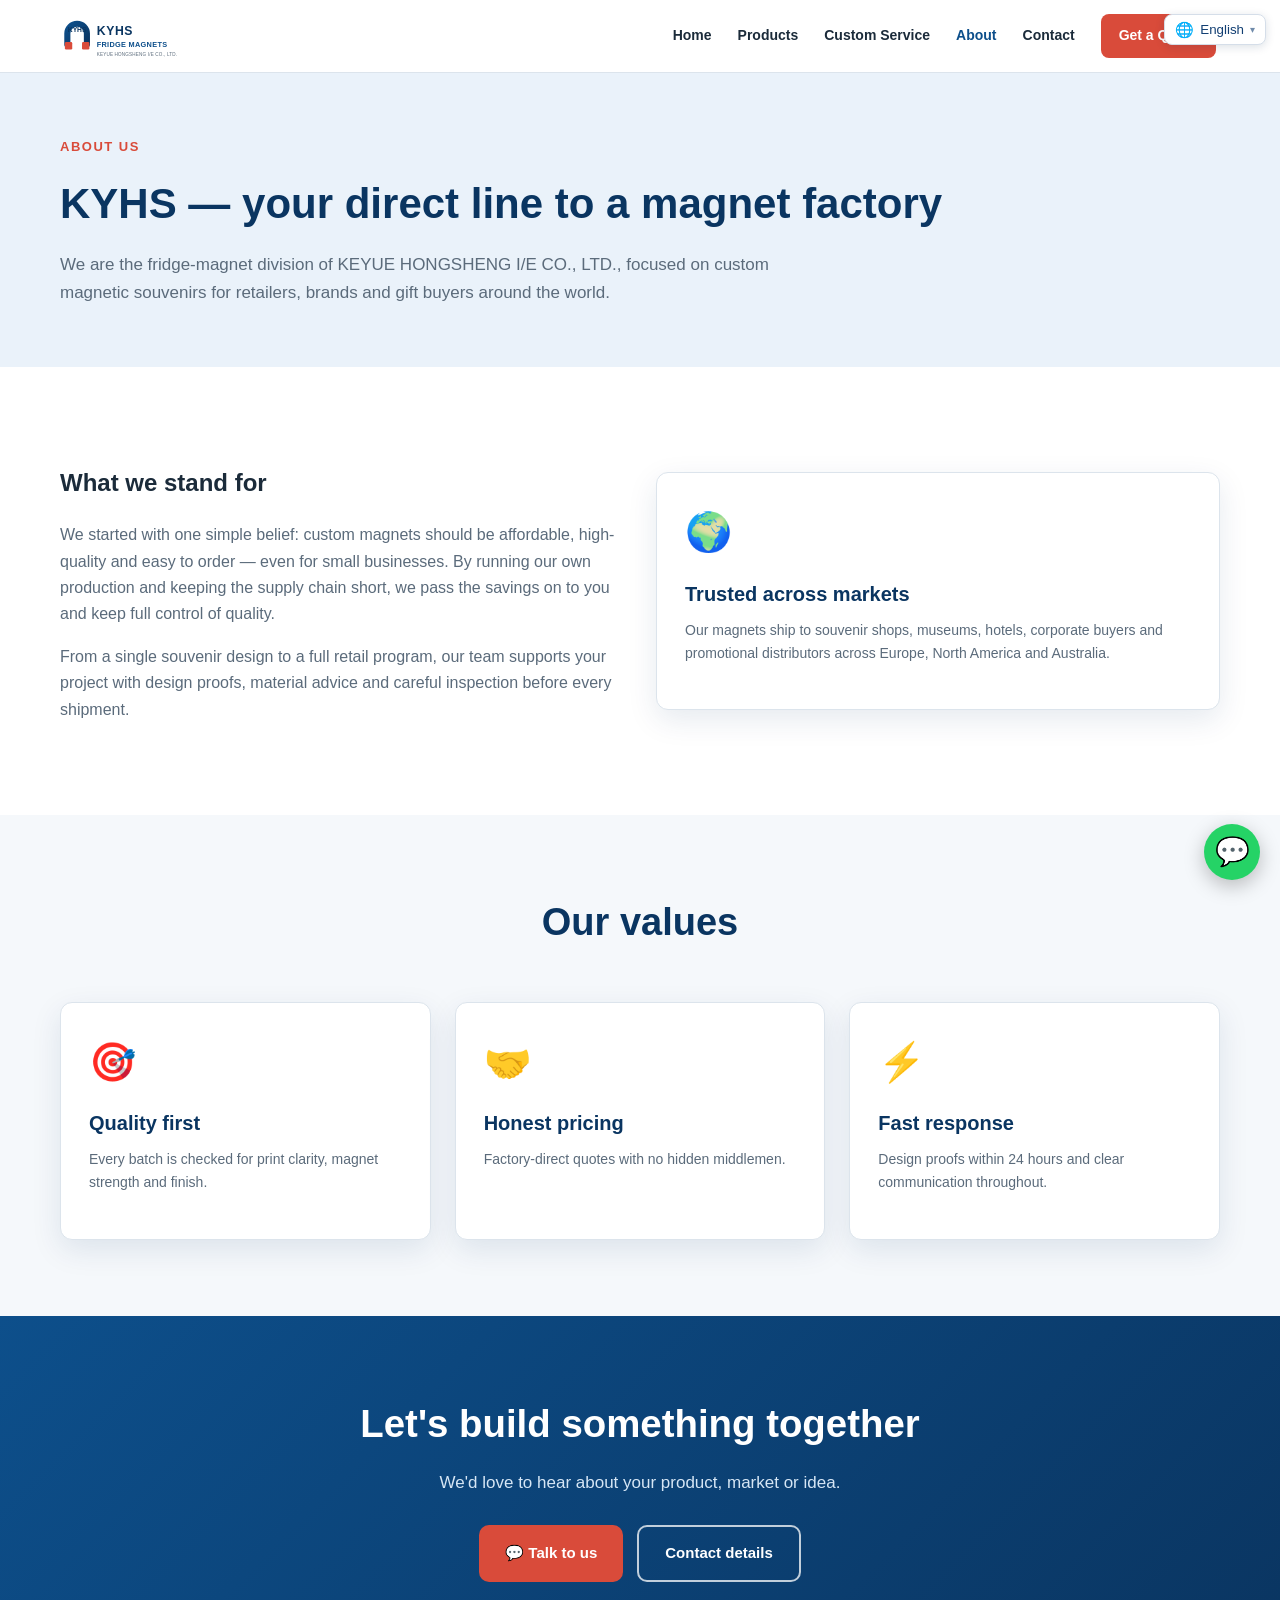
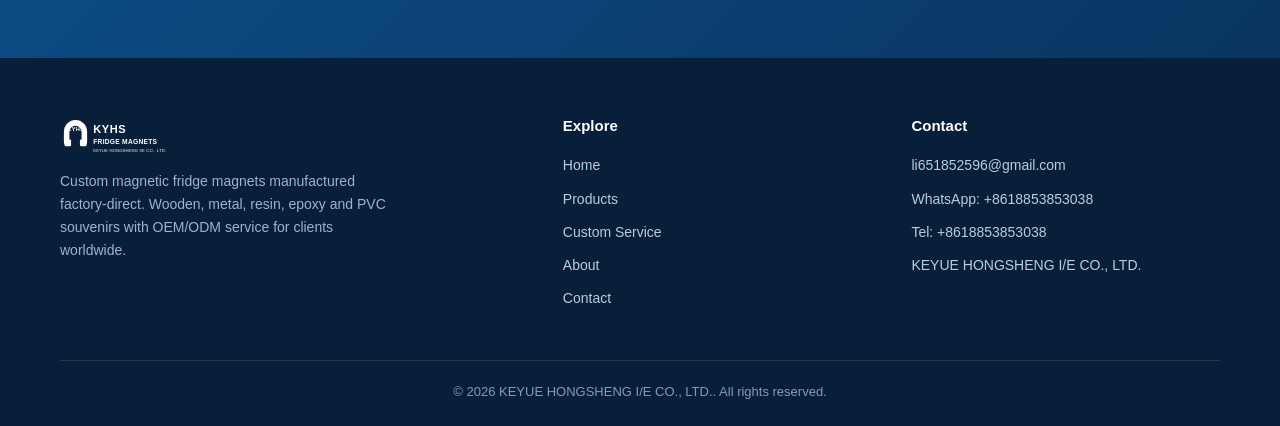
==== about/index.html @ 86550426 "Deploy KYHS fridge magnets site (Astro, 6 pages)" ====
<!DOCTYPE html><html lang="en"> <head><meta charset="UTF-8"><meta name="viewport" content="width=device-width, initial-scale=1"><title>About KYHS Fridge Magnets | Factory-Direct Souvenir Manufacturer</title><meta name="description" content="Learn about KYHS — a China-based manufacturer of custom magnetic fridge magnets, supplying wooden, metal, resin, epoxy and PVC souvenirs to clients worldwide."><meta name="keywords" content="custom fridge magnets, magnetic fridge magnets, wooden fridge magnets, metal fridge magnets, resin fridge magnets, souvenir magnets, promotional magnets, OEM ODM magnets, fridge magnet manufacturer China, KYHS"><link rel="canonical" href="https://magnets.kyhsexport.com/about/"><link rel="icon" type="image/svg+xml" href="/favicon.svg"><meta property="og:type" content="website"><meta property="og:title" content="About KYHS Fridge Magnets | Factory-Direct Souvenir Manufacturer"><meta property="og:description" content="Learn about KYHS — a China-based manufacturer of custom magnetic fridge magnets, supplying wooden, metal, resin, epoxy and PVC souvenirs to clients worldwide."><meta property="og:url" content="https://magnets.kyhsexport.com/about/"><meta property="og:image" content="https://magnets.kyhsexport.com/og-image.svg"><meta property="og:site_name" content="KYHS Fridge Magnets"><meta property="og:locale" content="en_US"><meta name="twitter:card" content="summary_large_image"><meta name="twitter:title" content="About KYHS Fridge Magnets | Factory-Direct Souvenir Manufacturer"><meta name="twitter:description" content="Learn about KYHS — a China-based manufacturer of custom magnetic fridge magnets, supplying wooden, metal, resin, epoxy and PVC souvenirs to clients worldwide."><meta name="twitter:image" content="https://magnets.kyhsexport.com/og-image.svg"><script type="application/ld+json">{"@context":"https://schema.org","@graph":[{"@type":"Organization","name":"KEYUE HONGSHENG I/E CO., LTD.","url":"https://magnets.kyhsexport.com","email":"li651852596@gmail.com","telephone":"+8618853853038"},{"@type":"WebSite","name":"KYHS Fridge Magnets","url":"https://magnets.kyhsexport.com","description":"Learn about KYHS — a China-based manufacturer of custom magnetic fridge magnets, supplying wooden, metal, resin, epoxy and PVC souvenirs to clients worldwide.","inLanguage":"en"}]}</script><link rel="stylesheet" href="/_astro/about.CHVojKd4.css"></head> <body> <header class="site-header"> <div class="container nav-inner"> <a href="/" class="logo" aria-label="KYHS Fridge Magnets home"> <img src="/logo.svg" alt="KYHS Fridge Magnets"> </a> <nav class="nav-links" id="navLinks"> <a href="/" class>Home</a><a href="/products/" class>Products</a><a href="/custom/" class>Custom Service</a><a href="/about/" class="active">About</a><a href="/contact/" class>Contact</a> <a href="https://wa.me/18853853038" class="nav-cta" target="_blank" rel="noopener">Get a Quote</a> </nav> <button class="menu-toggle" id="menuToggle" aria-label="Menu">☰</button> </div> </header> <main>  <section class="page-hero"> <div class="container"> <span class="eyebrow">About us</span> <h1>KYHS — your direct line to a magnet factory</h1> <p>We are the fridge-magnet division of KEYUE HONGSHENG I/E CO., LTD., focused on custom magnetic souvenirs for retailers, brands and gift buyers around the world.</p> </div> </section> <section> <div class="container grid-2"> <div> <h2>What we stand for</h2> <p style="color:var(--muted)">
We started with one simple belief: custom magnets should be affordable, high-quality and easy to order —
          even for small businesses. By running our own production and keeping the supply chain short,
          we pass the savings on to you and keep full control of quality.
</p> <p style="color:var(--muted)">
From a single souvenir design to a full retail program, our team supports your project with design proofs,
          material advice and careful inspection before every shipment.
</p> </div> <div class="card"> <div class="icon">🌍</div> <h3>Trusted across markets</h3> <p>Our magnets ship to souvenir shops, museums, hotels, corporate buyers and promotional distributors across Europe, North America and Australia.</p> </div> </div> </section> <section class="section-soft"> <div class="container"> <div class="section-head"><h2>Our values</h2></div> <div class="grid-3"> <div class="card"><div class="icon">🎯</div><h3>Quality first</h3><p>Every batch is checked for print clarity, magnet strength and finish.</p></div> <div class="card"><div class="icon">🤝</div><h3>Honest pricing</h3><p>Factory-direct quotes with no hidden middlemen.</p></div> <div class="card"><div class="icon">⚡</div><h3>Fast response</h3><p>Design proofs within 24 hours and clear communication throughout.</p></div> </div> </div> </section> <section class="cta"> <div class="container"> <h2>Let's build something together</h2> <p>We'd love to hear about your product, market or idea.</p> <div class="cta-actions"> <a href="https://wa.me/18853853038" class="btn btn-primary" target="_blank" rel="noopener">💬 Talk to us</a> <a href="/contact/" class="btn btn-ghost">Contact details</a> </div> </div> </section>  </main> <a href="https://wa.me/18853853038" class="float-wa" target="_blank" rel="noopener" aria-label="Chat on WhatsApp">💬</a> <footer class="site-footer"> <div class="container"> <div class="footer-grid"> <div class="footer-brand"> <div class="logo"><img src="/logo.svg" alt="KYHS Fridge Magnets"></div> <p>Custom magnetic fridge magnets manufactured factory-direct. Wooden, metal, resin, epoxy and PVC souvenirs with OEM/ODM service for clients worldwide.</p> </div> <div class="footer-col"> <h4>Explore</h4> <a href="/">Home</a><a href="/products/">Products</a><a href="/custom/">Custom Service</a><a href="/about/">About</a><a href="/contact/">Contact</a> </div> <div class="footer-col"> <h4>Contact</h4> <a href="mailto:li651852596@gmail.com">li651852596@gmail.com</a> <a href="https://wa.me/18853853038" target="_blank" rel="noopener">WhatsApp: +8618853853038</a> <span>Tel: +8618853853038</span> <span>KEYUE HONGSHENG I/E CO., LTD.</span> </div> </div> <div class="footer-bottom">
© 2026 KEYUE HONGSHENG I/E CO., LTD.. All rights reserved.
</div> </div> </footer> <script>
      const toggle = document.getElementById('menuToggle');
      const links = document.getElementById('navLinks');
      toggle?.addEventListener('click', () => links?.classList.toggle('open'));
    </script> <!-- KYHS i18n: auto translate (all languages + searchable switcher) --> <script src="/js/translate.js"></script> <script src="/js/kyhs-translate-init.js"></script> <!-- KYHS analytics: admin-only stats --> <script src="/js/kyhs-analytics.js"></script> </body> </html>
---- _astro/about.CHVojKd4.css ----
:root{--navy: #0a3561;--blue: #0d4f8b;--blue-light: #eaf2fa;--accent: #d94b3a;--ink: #1b2b3a;--muted: #5b6b7b;--line: #dce4ec;--bg: #ffffff;--bg-soft: #f5f8fb;--radius: 12px;--shadow: 0 10px 30px rgba(10, 53, 97, .1)}*{box-sizing:border-box}html{scroll-behavior:smooth}body{margin:0;font-family:-apple-system,BlinkMacSystemFont,Segoe UI,Roboto,Helvetica,Arial,sans-serif;color:var(--ink);background:var(--bg);line-height:1.65;-webkit-font-smoothing:antialiased}a{color:inherit;text-decoration:none}img{max-width:100%;display:block}.container{width:min(1160px,92%);margin-inline:auto}.site-header{position:sticky;top:0;z-index:1000;background:#fffffff5;border-bottom:1px solid var(--line);backdrop-filter:blur(8px)}.nav-inner{display:flex;align-items:center;justify-content:space-between;gap:18px;min-height:72px}.logo{display:flex;align-items:center;gap:10px}.logo img{height:44px;width:auto}.nav-links{display:flex;align-items:center;gap:26px}.nav-links a{font-size:14px;font-weight:600;color:var(--ink)}.nav-links a:hover,.nav-links a.active{color:var(--blue)}.nav-cta,.btn-whatsapp{background:var(--accent);color:#fff!important;padding:10px 18px;border-radius:8px;font-weight:600;display:inline-flex;align-items:center;gap:8px}.nav-cta:hover,.btn-whatsapp:hover{background:#c13f2f}.menu-toggle{display:none;background:none;border:0;font-size:26px;cursor:pointer;color:var(--navy)}.btn{display:inline-flex;align-items:center;justify-content:center;gap:8px;padding:14px 26px;border-radius:10px;font-weight:700;font-size:15px;transition:transform .15s ease,background .15s ease}.btn:hover{transform:translateY(-2px)}.btn-primary{background:var(--accent);color:#fff}.btn-primary:hover{background:#c13f2f}.btn-ghost{background:transparent;color:#fff;border:2px solid rgba(255,255,255,.75)}.btn-ghost:hover{background:#ffffff1f}.btn-outline{background:#fff;color:var(--blue);border:2px solid var(--blue)}.btn-outline:hover{background:var(--blue-light)}.hero{color:#fff;background:linear-gradient(135deg,#0a3561,#0d4f8b);padding:88px 0 96px;position:relative;overflow:hidden}.hero:after{content:"";position:absolute;right:-120px;top:-120px;width:460px;height:460px;border-radius:50%;background:#ffffff0d}.hero-grid{display:grid;grid-template-columns:1.1fr .9fr;gap:56px;align-items:center;position:relative;z-index:1}.hero h1{font-size:clamp(30px,4.2vw,52px);line-height:1.15;margin:0 0 20px;font-weight:800;letter-spacing:-.5px}.hero h1 .hl{color:#ffd7cf}.hero p.lead{font-size:18px;color:#d6e6f5;max-width:620px;margin:0 0 30px}.hero-actions{display:flex;flex-wrap:wrap;gap:14px}.hero-badges{display:flex;flex-wrap:wrap;gap:18px;margin-top:34px;font-size:13px;color:#bcd6f0}.hero-badges span{display:inline-flex;align-items:center;gap:6px}.hero-art{background:#ffffff14;border:1px solid rgba(255,255,255,.18);border-radius:20px;padding:26px;display:grid;grid-template-columns:repeat(2,1fr);gap:16px}.magnet-tile{background:#fff;border-radius:14px;padding:18px 14px;text-align:center;box-shadow:0 8px 18px #0000002e;transform:rotate(-3deg)}.magnet-tile:nth-child(2n){transform:rotate(3deg)}.magnet-tile .face{height:96px;border-radius:10px;display:flex;align-items:center;justify-content:center;font-size:44px;margin-bottom:10px}.magnet-tile small{color:var(--muted);font-size:12px;font-weight:600}section{padding:76px 0}.section-soft{background:var(--bg-soft)}.section-head{text-align:center;max-width:720px;margin:0 auto 48px}.section-head h2{font-size:clamp(26px,3vw,38px);margin:0 0 14px;color:var(--navy)}.section-head p{color:var(--muted);font-size:17px;margin:0}.eyebrow{display:inline-block;font-size:13px;font-weight:700;letter-spacing:1.5px;color:var(--accent);text-transform:uppercase;margin-bottom:12px}.grid-3{display:grid;grid-template-columns:repeat(3,1fr);gap:24px}.grid-2{display:grid;grid-template-columns:repeat(2,1fr);gap:32px;align-items:center}.card{background:#fff;border:1px solid var(--line);border-radius:var(--radius);padding:28px;box-shadow:var(--shadow);transition:transform .2s ease,box-shadow .2s ease}.card:hover{transform:translateY(-4px);box-shadow:0 16px 40px #0a356124}.card .icon{font-size:38px;margin-bottom:14px}.card h3{margin:0 0 8px;font-size:20px;color:var(--navy)}.card .tagline{color:var(--blue);font-weight:600;font-size:14px;margin:0 0 12px}.card p{color:var(--muted);font-size:14px;margin:0 0 16px}.card ul{margin:0;padding-left:18px;color:var(--muted);font-size:14px}.card li{margin-bottom:6px}.product-card{overflow:hidden;padding:0;display:flex;flex-direction:column}.product-art{height:168px;display:flex;align-items:center;justify-content:center;font-size:76px;color:#fff}.product-body{padding:24px;flex:1;display:flex;flex-direction:column}.product-body .btn{margin-top:auto;align-self:flex-start}.steps{counter-reset:step;display:grid;grid-template-columns:repeat(4,1fr);gap:20px}.step{text-align:center;padding:26px 18px;border-radius:var(--radius);background:#fff;border:1px solid var(--line)}.step .num{width:52px;height:52px;margin:0 auto 16px;border-radius:50%;background:var(--blue-light);color:var(--blue);display:flex;align-items:center;justify-content:center;font-weight:800;font-size:18px}.step h3{margin:0 0 8px;font-size:17px;color:var(--navy)}.step p{margin:0;color:var(--muted);font-size:14px}.strip{background:var(--navy);color:#fff}.strip-grid{display:grid;grid-template-columns:repeat(4,1fr);gap:24px;text-align:center}.strip .num{font-size:34px;font-weight:800;color:#ffd7cf}.strip .label{font-size:14px;color:#cfe0f0}.cta{background:linear-gradient(135deg,#0d4f8b,#0a3561);color:#fff;text-align:center}.cta h2{font-size:clamp(26px,3vw,40px);margin:0 0 14px}.cta p{font-size:17px;color:#d6e6f5;margin:0 0 28px}.cta-actions{display:flex;flex-wrap:wrap;gap:14px;justify-content:center}.page-hero{background:var(--blue-light);padding:60px 0}.page-hero h1{font-size:clamp(28px,3.4vw,42px);color:var(--navy);margin:0 0 12px}.page-hero p{color:var(--muted);font-size:17px;margin:0;max-width:720px}.contact-grid{display:grid;grid-template-columns:1fr 1fr;gap:40px}.contact-list{list-style:none;padding:0;margin:0}.contact-list li{padding:14px 0;border-bottom:1px solid var(--line);display:flex;gap:12px;align-items:center}.contact-list .k{color:var(--muted);min-width:92px;font-size:14px}.form-row{display:grid;grid-template-columns:1fr 1fr;gap:14px}label{display:block;font-size:13px;font-weight:600;color:var(--ink);margin-bottom:6px}input,textarea,select{width:100%;padding:12px 14px;border:1px solid var(--line);border-radius:8px;font-size:15px;font-family:inherit;background:#fff;color:var(--ink)}textarea{min-height:130px;resize:vertical}.field{margin-bottom:16px}.site-footer{background:#071f38;color:#b9cde0;padding:56px 0 24px}.footer-grid{display:grid;grid-template-columns:1.5fr 1fr 1fr;gap:40px}.footer-brand .logo img{filter:brightness(0) invert(1);height:40px}.footer-brand p{font-size:14px;margin:16px 0 0;color:#9ab5ce;max-width:340px}.footer-col h4{color:#fff;font-size:15px;margin:0 0 16px}.footer-col a,.footer-col span{display:block;font-size:14px;margin-bottom:10px}.footer-col a:hover{color:#fff}.footer-bottom{border-top:1px solid rgba(255,255,255,.12);margin-top:40px;padding-top:20px;text-align:center;font-size:13px;color:#819db7}.float-wa{position:fixed;right:20px;bottom:20px;z-index:900;background:#25d366;color:#fff;border-radius:50%;width:56px;height:56px;display:flex;align-items:center;justify-content:center;font-size:28px;box-shadow:0 6px 20px #00000040}.float-wa:hover{background:#1ebe5a}.site-header .nav-inner{padding-right:4px}@media(max-width:900px){.hero-grid,.grid-2,.contact-grid{grid-template-columns:1fr}.grid-3,.steps,.strip-grid{grid-template-columns:repeat(2,1fr)}.footer-grid{grid-template-columns:1fr 1fr}}@media(max-width:640px){.nav-links{display:none;position:absolute;top:72px;left:0;right:0;background:#fff;flex-direction:column;align-items:stretch;gap:0;padding:12px 6%;border-bottom:1px solid var(--line)}.nav-links.open{display:flex}.nav-links a{padding:12px 0;border-bottom:1px solid var(--line)}.nav-cta{margin-top:10px;justify-content:center}.menu-toggle{display:block}.grid-3,.steps,.strip-grid,.footer-grid,.form-row{grid-template-columns:1fr}.hero{padding:60px 0}section{padding:56px 0}}
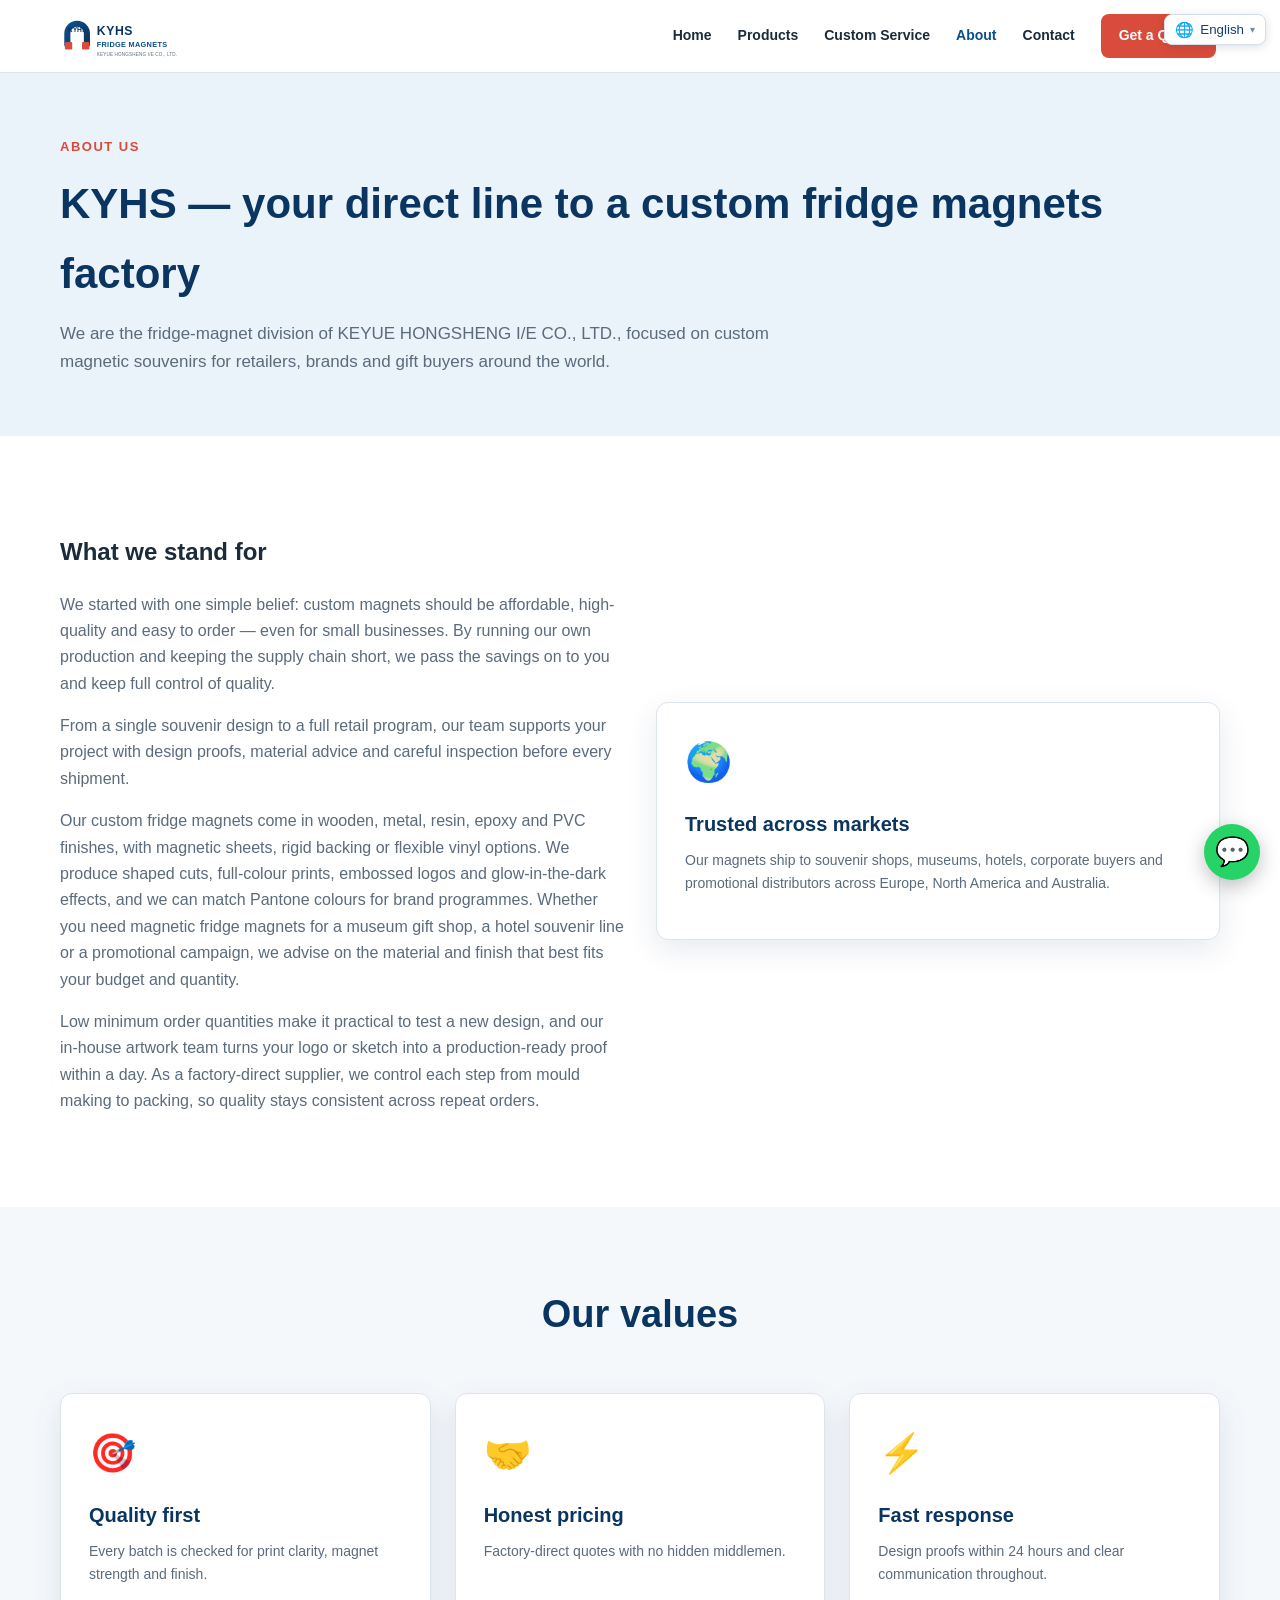
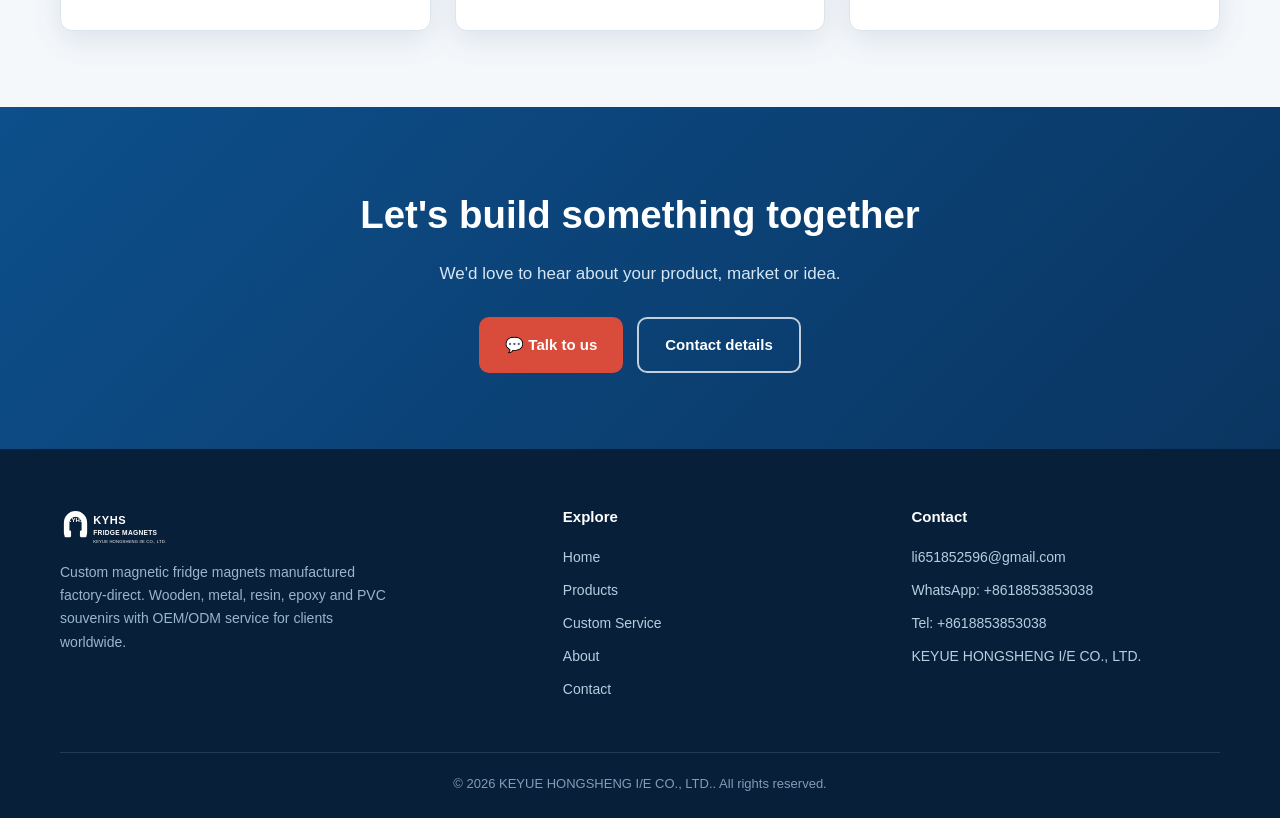
==== commit 4c2347e1: "SEO: focus keywords, H1/TDK optimization, content depth" ====
--- a/about/index.html
+++ b/about/index.html
@@ -1,10 +1,14 @@
-<!DOCTYPE html><html lang="en"> <head><meta charset="UTF-8"><meta name="viewport" content="width=device-width, initial-scale=1"><title>About KYHS Fridge Magnets | Factory-Direct Souvenir Manufacturer</title><meta name="description" content="Learn about KYHS — a China-based manufacturer of custom magnetic fridge magnets, supplying wooden, metal, resin, epoxy and PVC souvenirs to clients worldwide."><meta name="keywords" content="custom fridge magnets, magnetic fridge magnets, wooden fridge magnets, metal fridge magnets, resin fridge magnets, souvenir magnets, promotional magnets, OEM ODM magnets, fridge magnet manufacturer China, KYHS"><link rel="canonical" href="https://magnets.kyhsexport.com/about/"><link rel="icon" type="image/svg+xml" href="/favicon.svg"><meta property="og:type" content="website"><meta property="og:title" content="About KYHS Fridge Magnets | Factory-Direct Souvenir Manufacturer"><meta property="og:description" content="Learn about KYHS — a China-based manufacturer of custom magnetic fridge magnets, supplying wooden, metal, resin, epoxy and PVC souvenirs to clients worldwide."><meta property="og:url" content="https://magnets.kyhsexport.com/about/"><meta property="og:image" content="https://magnets.kyhsexport.com/og-image.svg"><meta property="og:site_name" content="KYHS Fridge Magnets"><meta property="og:locale" content="en_US"><meta name="twitter:card" content="summary_large_image"><meta name="twitter:title" content="About KYHS Fridge Magnets | Factory-Direct Souvenir Manufacturer"><meta name="twitter:description" content="Learn about KYHS — a China-based manufacturer of custom magnetic fridge magnets, supplying wooden, metal, resin, epoxy and PVC souvenirs to clients worldwide."><meta name="twitter:image" content="https://magnets.kyhsexport.com/og-image.svg"><script type="application/ld+json">{"@context":"https://schema.org","@graph":[{"@type":"Organization","name":"KEYUE HONGSHENG I/E CO., LTD.","url":"https://magnets.kyhsexport.com","email":"li651852596@gmail.com","telephone":"+8618853853038"},{"@type":"WebSite","name":"KYHS Fridge Magnets","url":"https://magnets.kyhsexport.com","description":"Learn about KYHS — a China-based manufacturer of custom magnetic fridge magnets, supplying wooden, metal, resin, epoxy and PVC souvenirs to clients worldwide.","inLanguage":"en"}]}</script><link rel="stylesheet" href="/_astro/about.CHVojKd4.css"></head> <body> <header class="site-header"> <div class="container nav-inner"> <a href="/" class="logo" aria-label="KYHS Fridge Magnets home"> <img src="/logo.svg" alt="KYHS Fridge Magnets"> </a> <nav class="nav-links" id="navLinks"> <a href="/" class>Home</a><a href="/products/" class>Products</a><a href="/custom/" class>Custom Service</a><a href="/about/" class="active">About</a><a href="/contact/" class>Contact</a> <a href="https://wa.me/18853853038" class="nav-cta" target="_blank" rel="noopener">Get a Quote</a> </nav> <button class="menu-toggle" id="menuToggle" aria-label="Menu">☰</button> </div> </header> <main>  <section class="page-hero"> <div class="container"> <span class="eyebrow">About us</span> <h1>KYHS — your direct line to a magnet factory</h1> <p>We are the fridge-magnet division of KEYUE HONGSHENG I/E CO., LTD., focused on custom magnetic souvenirs for retailers, brands and gift buyers around the world.</p> </div> </section> <section> <div class="container grid-2"> <div> <h2>What we stand for</h2> <p style="color:var(--muted)">
+<!DOCTYPE html><html lang="en"> <head><meta charset="UTF-8"><meta name="viewport" content="width=device-width, initial-scale=1"><title>About KYHS | Custom Fridge Magnets Manufacturer</title><meta name="description" content="Learn about KYHS, a China manufacturer of custom fridge magnets and magnetic souvenirs in wood, metal, resin and PVC. Factory-direct OEM/ODM for clients worldwide."><meta name="keywords" content="custom fridge magnets, magnetic fridge magnets, wooden fridge magnets, magnet manufacturer, KYHS"><link rel="canonical" href="https://magnets.kyhsexport.com/about/"><link rel="icon" type="image/svg+xml" href="/favicon.svg"><meta property="og:type" content="website"><meta property="og:title" content="About KYHS | Custom Fridge Magnets Manufacturer"><meta property="og:description" content="Learn about KYHS, a China manufacturer of custom fridge magnets and magnetic souvenirs in wood, metal, resin and PVC. Factory-direct OEM/ODM for clients worldwide."><meta property="og:url" content="https://magnets.kyhsexport.com/about/"><meta property="og:image" content="https://magnets.kyhsexport.com/og-image.svg"><meta property="og:site_name" content="KYHS Fridge Magnets"><meta property="og:locale" content="en_US"><meta name="twitter:card" content="summary_large_image"><meta name="twitter:title" content="About KYHS | Custom Fridge Magnets Manufacturer"><meta name="twitter:description" content="Learn about KYHS, a China manufacturer of custom fridge magnets and magnetic souvenirs in wood, metal, resin and PVC. Factory-direct OEM/ODM for clients worldwide."><meta name="twitter:image" content="https://magnets.kyhsexport.com/og-image.svg"><script type="application/ld+json">{"@context":"https://schema.org","@graph":[{"@type":"Organization","name":"KEYUE HONGSHENG I/E CO., LTD.","url":"https://magnets.kyhsexport.com","email":"li651852596@gmail.com","telephone":"+8618853853038"},{"@type":"WebSite","name":"KYHS Fridge Magnets","url":"https://magnets.kyhsexport.com","description":"Learn about KYHS, a China manufacturer of custom fridge magnets and magnetic souvenirs in wood, metal, resin and PVC. Factory-direct OEM/ODM for clients worldwide.","inLanguage":"en"}]}</script><link rel="stylesheet" href="/_astro/about.BWhyGvks.css"></head> <body> <header class="site-header"> <div class="container nav-inner"> <a href="/" class="logo" aria-label="KYHS Fridge Magnets home"> <img src="/logo.svg" alt="KYHS Fridge Magnets"> </a> <nav class="nav-links" id="navLinks"> <a href="/" class>Home</a><a href="/products/" class>Products</a><a href="/custom/" class>Custom Service</a><a href="/about/" class="active">About</a><a href="/contact/" class>Contact</a> <a href="https://wa.me/18853853038" class="nav-cta" target="_blank" rel="noopener">Get a Quote</a> </nav> <button class="menu-toggle" id="menuToggle" aria-label="Menu">☰</button> </div> </header> <main>  <section class="page-hero"> <div class="container"> <span class="eyebrow">About us</span> <h1>KYHS — your direct line to a custom fridge magnets factory</h1> <p>We are the fridge-magnet division of KEYUE HONGSHENG I/E CO., LTD., focused on custom magnetic souvenirs for retailers, brands and gift buyers around the world.</p> </div> </section> <section> <div class="container grid-2"> <div> <h2>What we stand for</h2> <p style="color:var(--muted)">
 We started with one simple belief: custom magnets should be affordable, high-quality and easy to order —
           even for small businesses. By running our own production and keeping the supply chain short,
           we pass the savings on to you and keep full control of quality.
 </p> <p style="color:var(--muted)">
 From a single souvenir design to a full retail program, our team supports your project with design proofs,
           material advice and careful inspection before every shipment.
+</p> <p style="color:var(--muted)">
+Our custom fridge magnets come in wooden, metal, resin, epoxy and PVC finishes, with magnetic sheets, rigid backing or flexible vinyl options. We produce shaped cuts, full-colour prints, embossed logos and glow-in-the-dark effects, and we can match Pantone colours for brand programmes. Whether you need magnetic fridge magnets for a museum gift shop, a hotel souvenir line or a promotional campaign, we advise on the material and finish that best fits your budget and quantity.
+</p> <p style="color:var(--muted)">
+Low minimum order quantities make it practical to test a new design, and our in-house artwork team turns your logo or sketch into a production-ready proof within a day. As a factory-direct supplier, we control each step from mould making to packing, so quality stays consistent across repeat orders.
 </p> </div> <div class="card"> <div class="icon">🌍</div> <h3>Trusted across markets</h3> <p>Our magnets ship to souvenir shops, museums, hotels, corporate buyers and promotional distributors across Europe, North America and Australia.</p> </div> </div> </section> <section class="section-soft"> <div class="container"> <div class="section-head"><h2>Our values</h2></div> <div class="grid-3"> <div class="card"><div class="icon">🎯</div><h3>Quality first</h3><p>Every batch is checked for print clarity, magnet strength and finish.</p></div> <div class="card"><div class="icon">🤝</div><h3>Honest pricing</h3><p>Factory-direct quotes with no hidden middlemen.</p></div> <div class="card"><div class="icon">⚡</div><h3>Fast response</h3><p>Design proofs within 24 hours and clear communication throughout.</p></div> </div> </div> </section> <section class="cta"> <div class="container"> <h2>Let's build something together</h2> <p>We'd love to hear about your product, market or idea.</p> <div class="cta-actions"> <a href="https://wa.me/18853853038" class="btn btn-primary" target="_blank" rel="noopener">💬 Talk to us</a> <a href="/contact/" class="btn btn-ghost">Contact details</a> </div> </div> </section>  </main> <a href="https://wa.me/18853853038" class="float-wa" target="_blank" rel="noopener" aria-label="Chat on WhatsApp">💬</a> <footer class="site-footer"> <div class="container"> <div class="footer-grid"> <div class="footer-brand"> <div class="logo"><img src="/logo.svg" alt="KYHS Fridge Magnets"></div> <p>Custom magnetic fridge magnets manufactured factory-direct. Wooden, metal, resin, epoxy and PVC souvenirs with OEM/ODM service for clients worldwide.</p> </div> <div class="footer-col"> <h4>Explore</h4> <a href="/">Home</a><a href="/products/">Products</a><a href="/custom/">Custom Service</a><a href="/about/">About</a><a href="/contact/">Contact</a> </div> <div class="footer-col"> <h4>Contact</h4> <a href="mailto:li651852596@gmail.com">li651852596@gmail.com</a> <a href="https://wa.me/18853853038" target="_blank" rel="noopener">WhatsApp: +8618853853038</a> <span>Tel: +8618853853038</span> <span>KEYUE HONGSHENG I/E CO., LTD.</span> </div> </div> <div class="footer-bottom">
 © 2026 KEYUE HONGSHENG I/E CO., LTD.. All rights reserved.
 </div> </div> </footer> <script>
--- a/_astro/about.BWhyGvks.css
+++ b/_astro/about.BWhyGvks.css
@@ -0,0 +1 @@
+:root{--navy: #0a3561;--blue: #0d4f8b;--blue-light: #eaf2fa;--accent: #d94b3a;--ink: #1b2b3a;--muted: #5b6b7b;--line: #dce4ec;--bg: #ffffff;--bg-soft: #f5f8fb;--radius: 12px;--shadow: 0 10px 30px rgba(10, 53, 97, .1)}*{box-sizing:border-box}html{scroll-behavior:smooth}body{margin:0;font-family:-apple-system,BlinkMacSystemFont,Segoe UI,Roboto,Helvetica,Arial,sans-serif;color:var(--ink);background:var(--bg);line-height:1.65;-webkit-font-smoothing:antialiased}a{color:inherit;text-decoration:none}img{max-width:100%;display:block}.container{width:min(1160px,92%);margin-inline:auto}.site-header{position:sticky;top:0;z-index:1000;background:#fffffff5;border-bottom:1px solid var(--line);backdrop-filter:blur(8px)}.nav-inner{display:flex;align-items:center;justify-content:space-between;gap:18px;min-height:72px}.logo{display:flex;align-items:center;gap:10px}.logo img{height:44px;width:auto}.nav-links{display:flex;align-items:center;gap:26px}.nav-links a{font-size:14px;font-weight:600;color:var(--ink)}.nav-links a:hover,.nav-links a.active{color:var(--blue)}.nav-cta,.btn-whatsapp{background:var(--accent);color:#fff!important;padding:10px 18px;border-radius:8px;font-weight:600;display:inline-flex;align-items:center;gap:8px}.nav-cta:hover,.btn-whatsapp:hover{background:#c13f2f}.menu-toggle{display:none;background:none;border:0;font-size:26px;cursor:pointer;color:var(--navy)}.btn{display:inline-flex;align-items:center;justify-content:center;gap:8px;padding:14px 26px;border-radius:10px;font-weight:700;font-size:15px;transition:transform .15s ease,background .15s ease}.btn:hover{transform:translateY(-2px)}.btn-primary{background:var(--accent);color:#fff}.btn-primary:hover{background:#c13f2f}.btn-ghost{background:transparent;color:#fff;border:2px solid rgba(255,255,255,.75)}.btn-ghost:hover{background:#ffffff1f}.btn-outline{background:#fff;color:var(--blue);border:2px solid var(--blue)}.btn-outline:hover{background:var(--blue-light)}.hero{color:#fff;background:linear-gradient(135deg,#0a3561,#0d4f8b);padding:88px 0 96px;position:relative;overflow:hidden}.hero:after{content:"";position:absolute;right:-120px;top:-120px;width:460px;height:460px;border-radius:50%;background:#ffffff0d}.hero-grid{display:grid;grid-template-columns:1.1fr .9fr;gap:56px;align-items:center;position:relative;z-index:1}.hero h1{font-size:clamp(30px,4.2vw,52px);line-height:1.15;margin:0 0 20px;font-weight:800;letter-spacing:-.5px}.hero h1 .hl{color:#ffd7cf}.hero p.lead{font-size:18px;color:#d6e6f5;max-width:620px;margin:0 0 30px}.hero-actions{display:flex;flex-wrap:wrap;gap:14px}.hero-badges{display:flex;flex-wrap:wrap;gap:18px;margin-top:34px;font-size:13px;color:#bcd6f0}.hero-badges span{display:inline-flex;align-items:center;gap:6px}.hero-art{background:#ffffff14;border:1px solid rgba(255,255,255,.18);border-radius:20px;padding:26px;display:grid;grid-template-columns:repeat(2,1fr);gap:16px}.magnet-tile{background:#fff;border-radius:14px;padding:18px 14px;text-align:center;box-shadow:0 8px 18px #0000002e;transform:rotate(-3deg)}.magnet-tile:nth-child(2n){transform:rotate(3deg)}.magnet-tile .face{height:96px;border-radius:10px;display:flex;align-items:center;justify-content:center;font-size:44px;margin-bottom:10px}.magnet-tile small{color:var(--muted);font-size:12px;font-weight:600}section{padding:76px 0}.section-soft{background:var(--bg-soft)}.section-head{text-align:center;max-width:720px;margin:0 auto 48px}.section-head h2{font-size:clamp(26px,3vw,38px);margin:0 0 14px;color:var(--navy)}.section-head p{color:var(--muted);font-size:17px;margin:0}.eyebrow{display:inline-block;font-size:13px;font-weight:700;letter-spacing:1.5px;color:var(--accent);text-transform:uppercase;margin-bottom:12px}.grid-3{display:grid;grid-template-columns:repeat(3,1fr);gap:24px}.grid-2{display:grid;grid-template-columns:repeat(2,1fr);gap:32px;align-items:center}.card{background:#fff;border:1px solid var(--line);border-radius:var(--radius);padding:28px;box-shadow:var(--shadow);transition:transform .2s ease,box-shadow .2s ease}.card:hover{transform:translateY(-4px);box-shadow:0 16px 40px #0a356124}.card .icon{font-size:38px;margin-bottom:14px}.card h3{margin:0 0 8px;font-size:20px;color:var(--navy)}.card .tagline{color:var(--blue);font-weight:600;font-size:14px;margin:0 0 12px}.card p{color:var(--muted);font-size:14px;margin:0 0 16px}.card ul{margin:0;padding-left:18px;color:var(--muted);font-size:14px}.card li{margin-bottom:6px}.product-card{overflow:hidden;padding:0;display:flex;flex-direction:column}.product-art{height:168px;display:flex;align-items:center;justify-content:center;font-size:76px;color:#fff}.product-body{padding:24px;flex:1;display:flex;flex-direction:column}.product-body .btn{margin-top:auto;align-self:flex-start}.steps{counter-reset:step;display:grid;grid-template-columns:repeat(4,1fr);gap:20px}.step{text-align:center;padding:26px 18px;border-radius:var(--radius);background:#fff;border:1px solid var(--line)}.step .num{width:52px;height:52px;margin:0 auto 16px;border-radius:50%;background:var(--blue-light);color:var(--blue);display:flex;align-items:center;justify-content:center;font-weight:800;font-size:18px}.step h3{margin:0 0 8px;font-size:17px;color:var(--navy)}.step p{margin:0;color:var(--muted);font-size:14px}.strip{background:var(--navy);color:#fff}.strip-grid{display:grid;grid-template-columns:repeat(4,1fr);gap:24px;text-align:center}.strip .num{font-size:34px;font-weight:800;color:#ffd7cf}.strip .label{font-size:14px;color:#cfe0f0}.cta{background:linear-gradient(135deg,#0d4f8b,#0a3561);color:#fff;text-align:center}.cta h2{font-size:clamp(26px,3vw,40px);margin:0 0 14px}.cta p{font-size:17px;color:#d6e6f5;margin:0 0 28px}.cta-actions{display:flex;flex-wrap:wrap;gap:14px;justify-content:center}.page-hero{background:var(--blue-light);padding:60px 0}.page-hero h1{font-size:clamp(28px,3.4vw,42px);color:var(--navy);margin:0 0 12px}.page-hero p{color:var(--muted);font-size:17px;margin:0;max-width:720px}.contact-grid{display:grid;grid-template-columns:1fr 1fr;gap:40px}.contact-list{list-style:none;padding:0;margin:0}.contact-list li{padding:14px 0;border-bottom:1px solid var(--line);display:flex;gap:12px;align-items:center}.contact-list .k{color:var(--muted);min-width:92px;font-size:14px}.form-row{display:grid;grid-template-columns:1fr 1fr;gap:14px}label{display:block;font-size:13px;font-weight:600;color:var(--ink);margin-bottom:6px}input,textarea,select{width:100%;padding:12px 14px;border:1px solid var(--line);border-radius:8px;font-size:15px;font-family:inherit;background:#fff;color:var(--ink)}textarea{min-height:130px;resize:vertical}.field{margin-bottom:16px}.site-footer{background:#071f38;color:#b9cde0;padding:56px 0 24px}.footer-grid{display:grid;grid-template-columns:1.5fr 1fr 1fr;gap:40px}.footer-brand .logo img{filter:brightness(0) invert(1);height:40px}.footer-brand p{font-size:14px;margin:16px 0 0;color:#9ab5ce;max-width:340px}.footer-col h4{color:#fff;font-size:15px;margin:0 0 16px}.footer-col a,.footer-col span{display:block;font-size:14px;margin-bottom:10px}.footer-col a:hover{color:#fff}.footer-bottom{border-top:1px solid rgba(255,255,255,.12);margin-top:40px;padding-top:20px;text-align:center;font-size:13px;color:#819db7}.float-wa{position:fixed;right:20px;bottom:20px;z-index:900;background:#25d366;color:#fff;border-radius:50%;width:56px;height:56px;display:flex;align-items:center;justify-content:center;font-size:28px;box-shadow:0 6px 20px #00000040}.float-wa:hover{background:#1ebe5a}.site-header .nav-inner{padding-right:4px}@media(max-width:900px){.hero-grid,.grid-2,.contact-grid{grid-template-columns:1fr}.grid-3,.steps,.strip-grid{grid-template-columns:repeat(2,1fr)}.footer-grid{grid-template-columns:1fr 1fr}}@media(max-width:640px){.nav-links{display:none;position:absolute;top:72px;left:0;right:0;background:#fff;flex-direction:column;align-items:stretch;gap:0;padding:12px 6%;border-bottom:1px solid var(--line)}.nav-links.open{display:flex}.nav-links a{padding:12px 0;border-bottom:1px solid var(--line)}.nav-cta{margin-top:10px;justify-content:center}.menu-toggle{display:block}.grid-3,.steps,.strip-grid,.footer-grid,.form-row{grid-template-columns:1fr}.hero{padding:60px 0}section{padding:56px 0}}.contact-cards{display:grid;grid-template-columns:repeat(2,minmax(0,1fr));gap:24px}.contact-card{background:#fff;border:1px solid var(--line);border-top:3px solid var(--accent);border-radius:var(--radius);padding:26px 24px;box-shadow:var(--shadow)}.contact-card .cc-label{font-size:13px;font-weight:700;color:var(--accent);text-transform:uppercase;letter-spacing:1px;margin-bottom:16px}.cc-list{list-style:none;padding:0;margin:0}.cc-list li{padding:10px 0;border-bottom:1px solid var(--line);display:flex;flex-direction:column;gap:3px}.cc-list li:last-child{border-bottom:0}.cc-list .cc-k{font-size:12px;color:var(--muted)}.cc-list a{color:var(--ink);font-weight:600;word-break:break-all}.cc-list a:hover{color:var(--blue)}.cc-actions{display:flex;flex-wrap:wrap;gap:10px;margin-top:20px}.cc-actions .btn{padding:10px 18px;font-size:14px}@media(max-width:900px){.contact-cards{grid-template-columns:1fr}}
